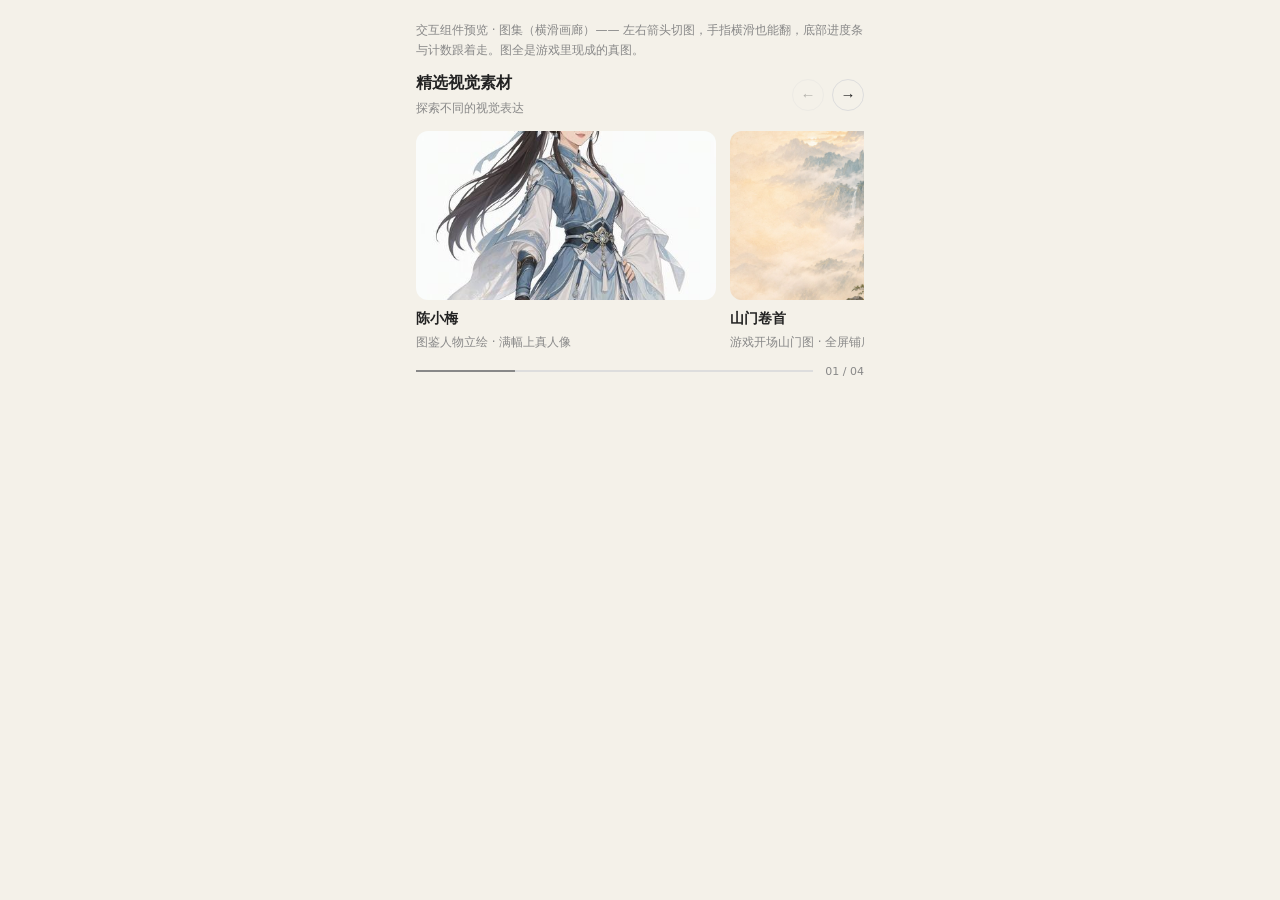
==== gallery.html @ edd5ddc1 "deploy: 图集横滑画廊交互组件预览（51 号，单文件，含 4 张真图）" ====
<!DOCTYPE html>
<html lang="zh-CN">
<head>
<meta charset="UTF-8">
<meta name="viewport" content="width=device-width, initial-scale=1.0, viewport-fit=cover">
<title>精选视觉素材 · 交互组件预览</title>
<style>
  * { box-sizing: border-box; }
  body { margin: 0; background: #f4f1e9; color: #292620; font-family: system-ui, -apple-system, "PingFang SC", "Microsoft YaHei", sans-serif; }
  .page { max-width: 480px; margin: 0 auto; padding: 20px 16px 32px; }
  .page-note { font-size: 12px; color: #888; margin: 0 0 12px; line-height: 1.7; }
  .gallery { width: 100%; overflow: hidden; color: var(--text-color, #222); }
  .gallery-header, .gallery-footer { display: flex; align-items: center; justify-content: space-between; gap: 12px; }
  .gallery-header h3 { font-size: 16px; margin: 0; }
  .gallery-header p, .content p { color: #888; font-size: 12px; margin: 6px 0 0; }
  .controls { display: flex; gap: 8px; }
  .controls button { width: 32px; height: 32px; border: 1px solid #ddd; border-radius: 50%; background: transparent; cursor: pointer; font-size: 15px; color: #222; }
  .controls button:disabled { opacity: .3; cursor: default; }
  .track { display: flex; gap: 14px; overflow-x: auto; scroll-snap-type: x mandatory; scroll-behavior: smooth; scrollbar-width: none; padding: 14px 0; }
  .track::-webkit-scrollbar { display: none; }
  .slide { flex: 0 0 78%; max-width: 300px; min-width: 0; scroll-snap-align: start; }
  .image-wrap { width: 100%; aspect-ratio: 16 / 9; overflow: hidden; border-radius: 12px; background: #eee; }
  .image-wrap img { width: 100%; height: 100%; object-fit: cover; display: block; }
  .content { padding-top: 10px; }
  .content h4 { font-size: 14px; margin: 0; }
  .gallery-footer { color: #888; font-size: 11px; }
  .progress { flex: 1; height: 2px; background: #ddd; overflow: hidden; }
  .progress span { display: block; height: 100%; background: currentColor; transition: transform .25s ease; }
</style>
</head>
<body>
<div class="page">
  <p class="page-note">交互组件预览 · 图集（横滑画廊）—— 左右箭头切图，手指横滑也能翻，底部进度条与计数跟着走。图全是游戏里现成的真图。</p>
  <section class="gallery">
    <header class="gallery-header">
      <div>
        <h3>精选视觉素材</h3>
        <p>探索不同的视觉表达</p>
      </div>
      <div class="controls">
        <button id="prevBtn" type="button" aria-label="上一张">&larr;</button>
        <button id="nextBtn" type="button" aria-label="下一张">&rarr;</button>
      </div>
    </header>
    <div id="track" class="track"></div>
    <footer class="gallery-footer">
      <div class="progress"><span id="progressBar"></span></div>
      <span id="counter">01 / 04</span>
    </footer>
  </section>
</div>
<script>
  const slides = [
      { id: 'chen', title: '陈小梅', description: '图鉴人物立绘 · 满幅上真人像', image: '[data-uri]' },
      { id: 'gate', title: '山门卷首', description: '游戏开场山门图 · 全屏铺底', image: '[data-uri]' },
      { id: 'scroll', title: '青岚卷轴', description: '青绿画卷主题底图', image: '[data-uri]' },
      { id: 'ink', title: '水墨开场', description: '白水面 · 墨晕开参考图', image: '[data-uri]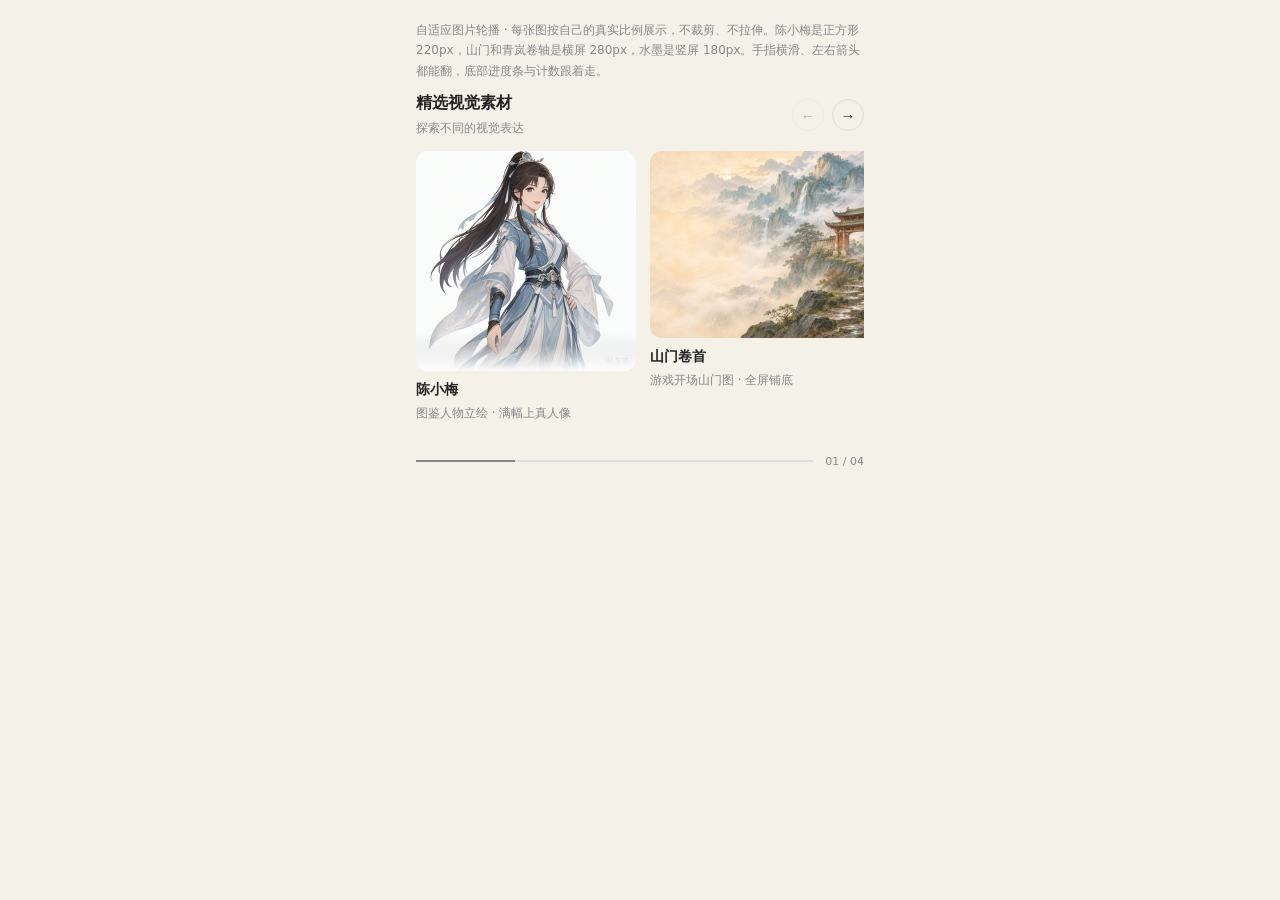
